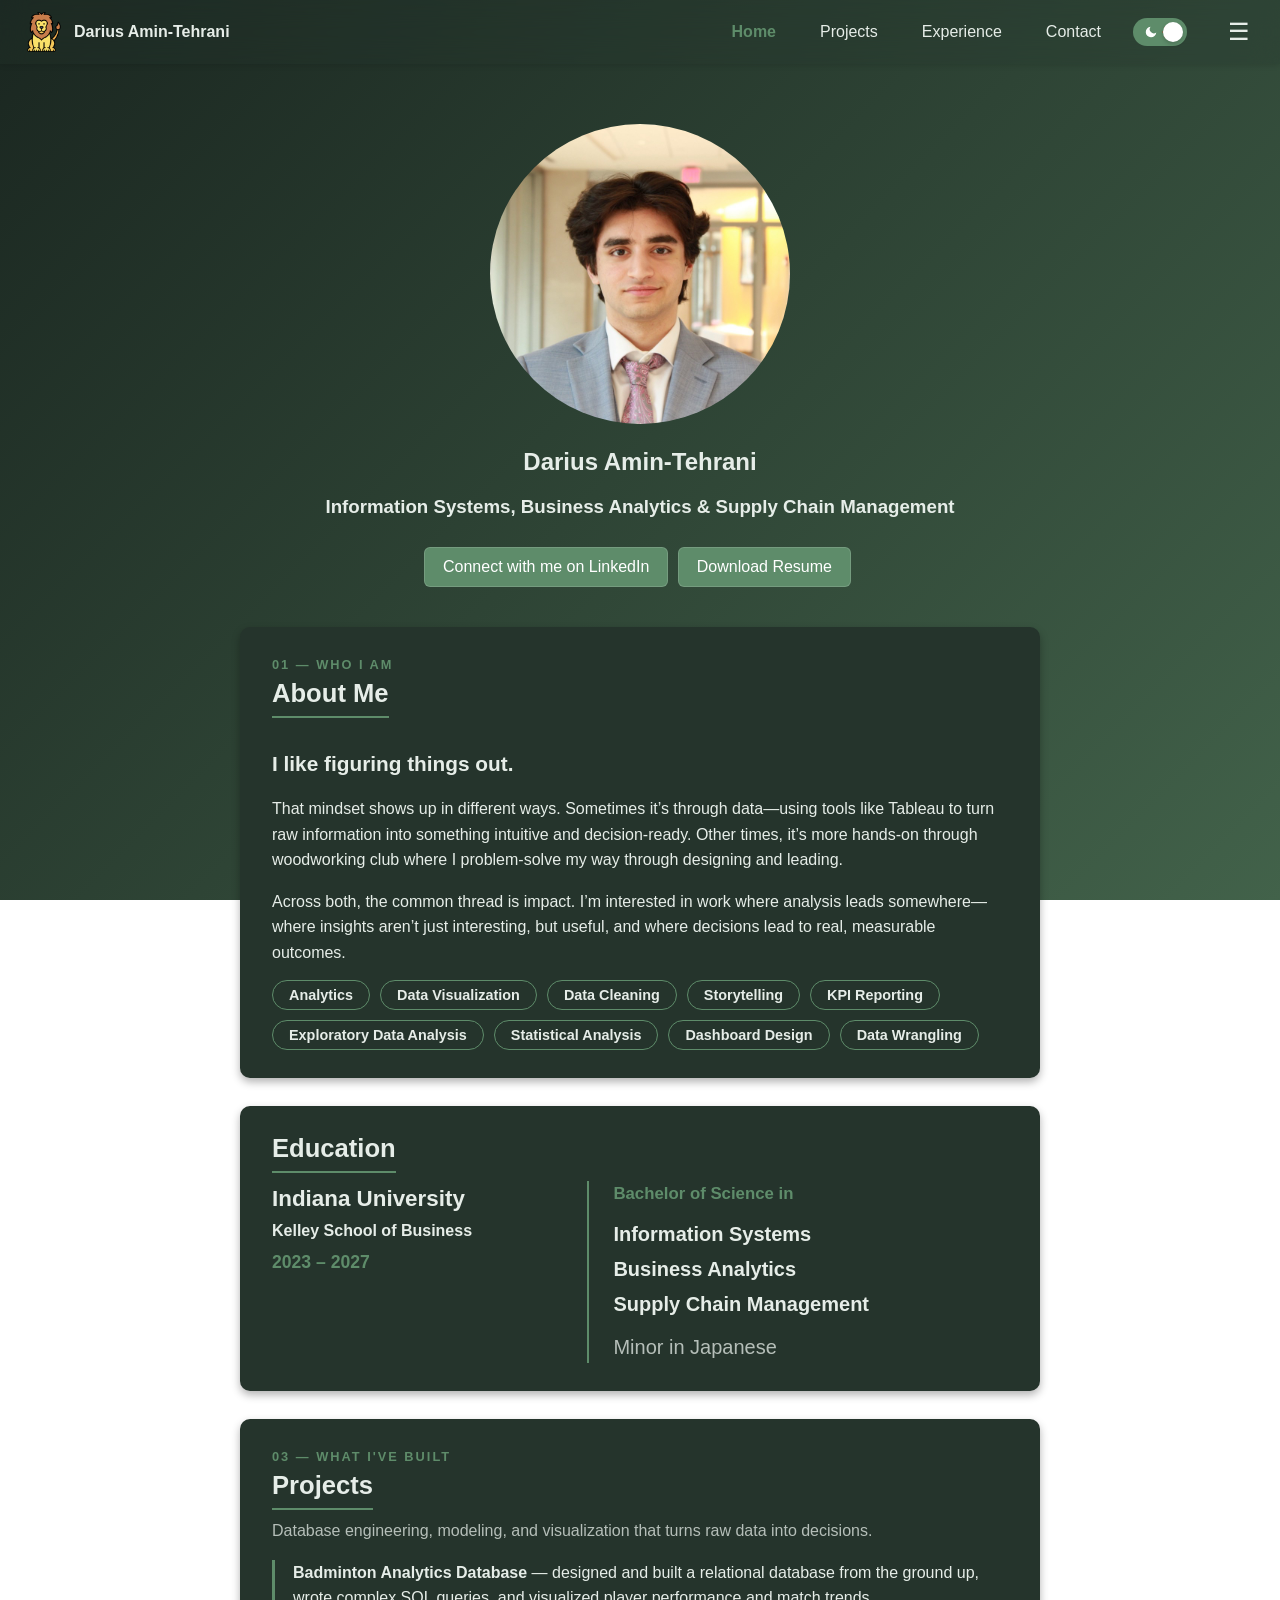
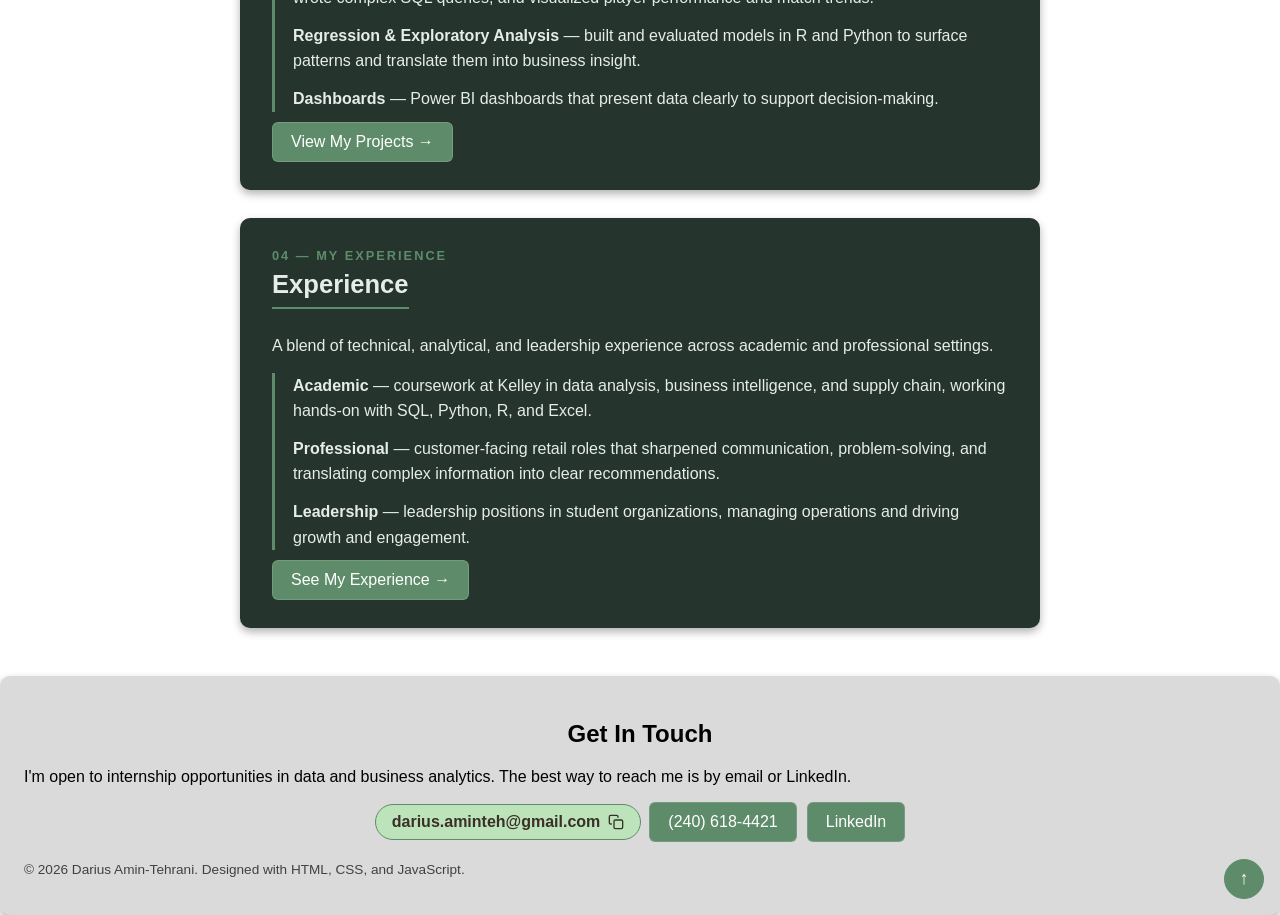
==== index.html @ 04487a0a "Add files via upload" ====
<!DOCTYPE html>
<html>
<head>
    <title>Darius Amin-Tehrani's Portfolio</title>
    <link rel="stylesheet" href="style.css">
</head>



<body>




    <header class="top-bar">


        <div class="logo">
            <img src="portfolio-pictures/lion.png" width="40" height="40" alt="Lion logo">
            <span>Darius Amin-Tehrani</span>
        </div>


        <nav class="page-links">
            <a href="index.html">Home</a>
            <a href="projects.html">Projects</a>
            <a href="experience.html">Experience</a>
            <a href="#contact">Contact</a>
        </nav>


        <label class="theme-switch" for="theme-checkbox">
            <input type="checkbox" id="theme-checkbox" checked>
            <div class="slider round">
                  <!-- moon now FIRST (left side) -->
                 <svg class="moon-icon" xmlns="http://www.w3.org/2000/svg" width="14" height="14" viewBox="0 0 24 24" fill="currentColor" stroke="none"><path d="M21 12.79A9 9 0 1 1 11.21 3 7 7 0 0 0 21 12.79z"></path></svg>

                <!-- sun now SECOND (right side) -->
                <svg class="sun-icon" xmlns="http://www.w3.org/2000/svg" width="14" height="14" viewBox="0 0 24 24" fill="none" stroke="currentColor" stroke-width="2" stroke-linecap="round" stroke-linejoin="round"><circle cx="12" cy="12" r="5"></circle><line x1="12" y1="1" x2="12" y2="3"></line><line x1="12" y1="21" x2="12" y2="23"></line><line x1="4.22" y1="4.22" x2="5.64" y2="5.64"></line><line x1="18.36" y1="18.36" x2="19.78" y2="19.78"></line><line x1="1" y1="12" x2="3" y2="12"></line><line x1="21" y1="12" x2="23" y2="12"></line><line x1="4.22" y1="19.78" x2="5.64" y2="18.36"></line><line x1="18.36" y1="5.64" x2="19.78" y2="4.22"></line></svg>
            </div>
        </label>


        <button class="menu-button" onclick="toggleMenu()">☰</button>

    </header>




    <div id="side-menu" class="side-menu">
        <p>Jump To:</p>
        <a href="#about" onclick="toggleMenu()">About Me</a>
        <a href="#education" onclick="toggleMenu()">Education</a>
        <a href="#projects-preview" onclick="toggleMenu()">Projects</a>
        <a href="#experience-preview" onclick="toggleMenu()">Experience</a>
        <a href="#contact" onclick="toggleMenu()">Contact</a>
    </div>



    
    <main>

        <section class="hero">
            <img src="portfolio-pictures/headshot.jpeg" class="headshot" alt="Headshot of Darius Amin-Tehrani">
            <h1>Darius Amin-Tehrani</h1>
            <h3>Information Systems, Business Analytics &amp; Supply Chain Management</h3>
            <a href="https://www.linkedin.com/in/darius-amin-tehrani/" target="_blank" class="button">Connect with me on LinkedIn</a>
            <a href="portfolioDownloadables/tempResume.pdf" target="_blank" class="button">Download Resume</a>
        </section>

        <section id="about" class="card">
            <p class="kicker">01 — Who I Am</p>
            <h2>About Me</h2>
            <p class="hook">I like figuring things out.</p>
            <p>That mindset shows up in different ways. Sometimes it’s through data—using tools like Tableau to turn raw information into something intuitive and decision-ready. Other times, it’s more hands-on through woodworking club where I problem-solve my way through designing and leading.</p>
            <p>Across both, the common thread is impact. I’m interested in work where analysis leads somewhere—where insights aren’t just interesting, but useful, and where decisions lead to real, measurable outcomes.</p>
            <div class="skills">
                <span>Analytics</span>
                <span>Data Visualization</span>
                <span>Data Cleaning</span>
                <span>Storytelling</span>
                <span>KPI Reporting</span>
                <span>Exploratory Data Analysis</span>
                <span>Statistical Analysis</span>
                <span>Dashboard Design</span>
                <span>Data Wrangling</span>
            </div>
        </section>

  <section id="education" class="card">
    <h2>Education</h2>
    <div class="edu-grid">
        <div class="edu-left">
            <p class="edu-school">Indiana University</p>
            <p class="edu-college">Kelley School of Business</p>
            <p class="edu-dates">2023 – 2027</p>
        </div>
       <div class="edu-degree">
            <p class="edu-degree-label">Bachelor of Science in</p>
            <p class="edu-major">Information Systems</p>
            <p class="edu-major">Business Analytics</p>
            <p class="edu-major">Supply Chain Management</p>
            <p class="edu-minor">Minor in Japanese</p>
        </div>
    </div>
</section>


        <section id="projects-preview" class="card">
            <p class="kicker">03 — What I've Built</p>
            <h2>Projects</h2>
            <p class="lead">Database engineering, modeling, and visualization that turns raw data into decisions.</p>
            <ul class="preview-list">
                <li><strong>Badminton Analytics Database</strong> — designed and built a relational database from the ground up, wrote complex SQL queries, and visualized player performance and match trends.</li>
                <li><strong>Regression &amp; Exploratory Analysis</strong> — built and evaluated models in R and Python to surface patterns and translate them into business insight.</li>
                <li><strong>Dashboards</strong> — Power BI dashboards that present data clearly to support decision-making.</li>
            </ul>
            <a href="projects.html" class="button">View My Projects →</a>
        </section>

        <section id="experience-preview" class="card">
            <p class="kicker">04 — My Experience</p>
            <h2>Experience</h2>
            <p>A blend of technical, analytical, and leadership experience across academic and professional settings.</p>
<ul class="preview-list">
    <li><strong>Academic</strong> — coursework at Kelley in data analysis, business intelligence, and supply chain, working hands-on with SQL, Python, R, and Excel.</li>
    <li><strong>Professional</strong> — customer-facing retail roles that sharpened communication, problem-solving, and translating complex information into clear recommendations.</li>
    <li><strong>Leadership</strong> — leadership positions in student organizations, managing operations and driving growth and engagement.</li>
</ul>
    <a href="experience.html" class="button">See My Experience →</a>
        </section>


    </main>

    <script>
    // Hamburger menu toggle
    function toggleMenu() {
        document.getElementById("side-menu").classList.toggle("open");
    }

    const themeCheckbox = document.getElementById('theme-checkbox');
    const body = document.body;

    // On load: read the saved choice. Default to dark if nothing saved yet.
    const savedTheme = localStorage.getItem('theme') || 'dark';
    if (savedTheme === 'dark') {
        body.classList.add('dark-mode');
        themeCheckbox.checked = true;
    } else {
        body.classList.remove('dark-mode');
        themeCheckbox.checked = false;
    }

    // When toggled: apply the theme AND save the choice for other pages
    themeCheckbox.addEventListener('change', () => {
        if (themeCheckbox.checked) {
            body.classList.add('dark-mode');
            localStorage.setItem('theme', 'dark');
        } else {
            body.classList.remove('dark-mode');
            localStorage.setItem('theme', 'light');
        }
    });


    // ===== AUTOMATIC NAVIGATION HIGHLIGHTER =====
    document.addEventListener("DOMContentLoaded", () => {
    // 1. Get the current page filename from the URL (e.g., "projects.html")
    let currentPage = window.location.pathname.split('/').pop();
    
    // 2. If the URL is just the root (like www.yoursite.com/ with no filename), default to index.html
    if (currentPage === "") {
        currentPage = "index.html";
    }

    // 3. Grab every single link inside both the top bar and the side menu
    const navLinks = document.querySelectorAll('.page-links a, .side-menu a');

    // 4. Loop through each link
    navLinks.forEach(link => {
        // Look at the 'href' attribute (e.g., "projects.html")
        const linkTarget = link.getAttribute('href');

        // If the link matches the current page, turn on the active highlight!
        if (linkTarget === currentPage) {
            link.classList.add('active');
        }
    });
});
</script>

            <section id="contact" class="contactCard">
                <h2>Get In Touch</h2>
                <p>I'm open to internship opportunities in data and business analytics. The best way to reach me is by email or LinkedIn.</p>
                <div class="motherContact">
                    <button class="copy-email" onclick="copyEmail(this)" data-email="darius.aminteh@gmail.com">
                        <svg class="copy-icon" viewBox="0 0 24 24" width="16" height="16" fill="none" 
                            stroke="currentColor" stroke-width="2" stroke-linecap="round" stroke-linejoin="round">
                            <rect x="9" y="9" width="13" height="13" rx="2" ry="2"></rect>
                            <path d="M5 15H4a2 2 0 0 1-2-2V4a2 2 0 0 1 2-2h9a2 2 0 0 1 2 2v1"></path>
                        </svg>
                        <span class="copy-label">darius.aminteh@gmail.com</span>
                    </button>
                    
                    <div class = "contactInfo">
                        <a href="tel:+12406184421" class="button" >(240) 618-4421</a>
                        <a href="https://www.linkedin.com/in/darius-amin-tehrani/" target="_blank" class="button">LinkedIn</a>
                    </div> 
                </div>
                <button class="scroll-top" onclick="window.scrollTo({ top: 0, behavior: 'smooth' })" aria-label="Scroll to top">↑</button>
                <p class="footer-credit">© 2026 Darius Amin-Tehrani. Designed with HTML, CSS, and JavaScript.</p>
                <script>
                function copyEmail(btn) {
                    const email = btn.dataset.email;
                    navigator.clipboard.writeText(email).then(() => {
                    const label = btn.querySelector('.copy-label');
                    const icon = btn.querySelector('.copy-icon');
                    const originalLabel = label.textContent;
                    const originalIcon = icon.innerHTML;

                    // Swap to checkmark + "Copied!"
                    label.textContent = 'Copied!';
                    icon.innerHTML = '<polyline points="20 6 9 17 4 12"></polyline>';
                    btn.classList.add('copied');

                    setTimeout(() => {
                        label.textContent = originalLabel;
                        icon.innerHTML = originalIcon;
                        btn.classList.remove('copied');
                    }, 1500);
                    });
                }
                </script>
        </section>


</body>
</html>
---- style.css ----
/* ===== THEME COLORS — defined once, reused everywhere ===== */
/* ===== THEME COLORS ===== */
:root {
    --bg: #f4e0c4;        /* light mode: very light warm brown */
    --surface: #f7f1e6;   /* slightly lighter cards/header */
    --text: #3a3027;      /* dark brown text */
    --accent: #8a6d4b;    /* warm brown buttons */
    --track: #f4e1bc;     /* slider track in light mode */
    --accent-hover: #732614;
    --copy-bg: #efe2d0;   /* light mode: super light brown */
    --contact-text: #ffffff;
    --contact-bg: #4f2700;
    --glass-bg: rgba(247, 241, 230, 0.25);
    --glass-border: rgba(255, 255, 255, 0.5);
    --glass-blur: 14px;
    --gradient-end: #ddbc87;   /* lighter than --accent */
}

body.dark-mode {
    --bg: #1a2620;        /* dark mode: soft dark green */
    --surface: #25342c;   /* slightly lighter green cards/header */
    --text: #e6ede8;      /* soft off-white text */
    --accent: #5e8c6a;    /* muted green accent */
    --accent-hover: #0c3205;
    --track: #3a4a40;     /* slider track in dark mode */
    --copy-bg: #bde3bb;   /* dark mode: white */
    --contact-bg: #dadada;
    --contact-text: #000000;
    --glass-bg: rgba(37, 52, 44, 0.25);     /* dark green tint */
    --glass-border: rgba(255, 255, 255, 0.14);
    --gradient-end: #42624a;   /* same as dark --accent, keeps current dark gradient */
}

/* ===== BASE ===== */
html {
    scroll-behavior: smooth;
}

body {
    font-family: Arial, sans-serif;
    margin: 0;
    min-height: 100vh;
    display: flex;
    flex-direction: column;
    background: linear-gradient(135deg, var(--bg), var(--gradient-end));
    background-attachment: fixed;
    color: var(--text);
    transition: background-color 0.3s, color 0.3s;
}

/* ===== TOP HEADER ===== */
.top-bar {
    display: flex;
    align-items: center;
    gap: 20px;
    background-color: var(--glass-bg);
    backdrop-filter: blur(var(--glass-blur));
    -webkit-backdrop-filter: blur(var(--glass-blur));
    padding: 12px 24px;
    position: sticky;
    top: 0;
    z-index: 10;
    box-shadow: 0 2px 5px rgba(0, 0, 0, 0.1);
    transition: background-color 0.3s;
}

.logo {
    display: flex;
    align-items: center;
    gap: 10px;
    font-weight: bold;
}

.page-links {
    margin-left: auto;
    display: flex;
    gap: 20px;
}

.page-links a {
    text-decoration: none;
    color: var(--text);
}

.menu-button {
    font-size: 24px;
    background: none;
    border: none;
    cursor: pointer;
    color: var(--text);   /* so the ☰ is visible in dark mode */
}

/* ===== SIDE MENU ===== */
.side-menu {
    display: none;
    position: fixed;
    top: 64px;
    right: 0;
    z-index: 9;
    background-color: var(--surface);
    padding: 20px;
    box-shadow: 2px 2px 5px rgba(0, 0, 0, 0.1);
    flex-direction: column;
    gap: 12px;
}

.side-menu.open {
    display: flex;
}

.side-menu a {
    text-decoration: none;
    color: var(--text);
}

/* ===== MAIN CONTENT ===== */
main {
    max-width: 800px;
    margin: auto;
    padding: 20px;
}

.hero {
    text-align: center;
    padding: 40px 0;
}

.skills {
    display: flex;
    flex-wrap: wrap;
    gap: 10px;
    margin-top: 12px;
}

.skills span {
    background-color: var(--surface);
    color: var(--text);
    border: 1px solid var(--accent);
    padding: 6px 16px;
    border-radius: 999px;
    font-weight: bold;
    font-size: 0.9rem;
}



.headshot {
    width: 300px;
    height: 300px;
    border-radius: 50%;
    object-fit: cover;
}

.card {
    background-color: var(--surface);
    padding: 28px 32px;     /* was 24px */
    margin-bottom: 28px;    /* was 20px */
    border-radius: 10px;
    box-shadow: 0 4px 8px rgba(0, 0, 0, 0.3);
    transition: background-color 0.3s;
    max-width: 1000px;
    
}

/* ===== BUTTONS ===== */
.button {
    display: inline-block;
    background-color: var(--glass-bg);
    border: 1px solid var(--glass-border);
    backdrop-filter: blur(var(--glass-blur));
    -webkit-backdrop-filter: blur(var(--glass-blur));
    color: #ffffff;
    padding: 10px 18px;
    border-radius: 6px;
    text-decoration: none;
    margin: 10px 5px 0 0;
}

/* ===== THEME SLIDER BUTTON ===== */
.theme-switch {
    position: relative;
    display: inline-block;
    width: 54px;
    height: 28px;
    margin-right: 15px;
}

.theme-switch input {
    opacity: 0;
    width: 0;
    height: 0;
}

.slider {
    position: absolute;
    cursor: pointer;
    top: 0; left: 0; right: 0; bottom: 0;
    background-color: var(--track);
    transition: 0.4s;
    display: flex;
    align-items: center;
    justify-content: center;
    padding: 0 5px;
}

.slider.round {
    border-radius: 28px;
}

.slider::before {
    position: absolute;
    content: "";
    height: 20px;
    width: 20px;
    left: 4px;
    bottom: 4px;
    background-color: #ffffff;
    transition: 0.4s;
    border-radius: 50%;
    z-index: 2;
    box-shadow: 0 2px 4px rgba(0, 0, 0, 0.2);
}

input:checked + .slider {
    background-color: var(--accent);
}

input:checked + .slider::before {
    transform: translateX(26px);
}

.sun-icon, .moon-icon {
    z-index: 1;
}

.sun-icon {
    color: #a6472d;
    right: 0;
    margin-left: 2px;
}

.moon-icon {
    color: #ffffff;
    margin-right: 2px;
}


section {
    scroll-margin-top: 80px;
}

.button:hover {
    background-color: var(--accent-hover);
}

.button {
    /* ... other button styles ... */
    background-color: var(--accent);
    
    /* This is the magic line! */
    transition: background-color 0.2s ease;
}

/* ===== NAVIGATION LINKS (Top Bar & Side Menu) ===== */
.page-links a, .side-menu a {
    text-decoration: none;
    color: var(--text-main);
    font-weight: 500;
    /* NEW: Adds invisible space around the text so the highlight forms a nice pill shape */
    padding: 6px 12px; 
    border-radius: 6px;
    transition: background-color 0.2s ease, color 0.2s ease;
}

/* NEW: The Hover Highlight Effect */
.page-links a:hover, .side-menu a:hover {
    background-color: var(--nav-highlight);
    color: var(--accent);
}

/* NEW: The Active (Currently Selected) State */
.page-links a.active, .side-menu a.active {
    background-color: var(--nav-highlight);
    color: var(--accent);
    font-weight: bold; /* Makes the current page feel grounded */
}

.copy-email {
    display: inline-flex;
    flex-direction: row-reverse;   /* icon on the right */
    align-items: center;
    gap: 8px;
    padding: 8px 16px;
    font: inherit;
    font-weight: bold;
    color: #3a3027;                /* dark brown text — see note below */
    background-color: var(--copy-bg);
    border: 1px solid var(--accent);
    border-radius: 999px;
    cursor: pointer;
    transition: background-color 0.2s ease, color 0.2s ease;
}

.copy-email:hover,
.copy-email.copied {
    background-color: var(--accent);
    color: #ffffff;
}

.title{
    font-size: large;
    padding: 100;
}

.contactInfo{
    display: flex;
    flex-wrap: wrap;
    gap: 10px;

    margin: 0;
}

.contactInfo span {
    background-color: var(--accent);
    color: var(--text);
    border: 1px solid var(--accent);
    padding: 6px 16px;
    border-radius: 999px;
    font-weight: bold;
    font-size: 0.9rem;
    margin: 0;
}

.motherContact{
    display: flex;
    gap: 8px;
    align-items: center;
    margin: 0;
    justify-content: center
}

.contactInfo .button {
    margin: 0;
}


.contactCard {
    padding: 24px;
    
    border-radius: 10px;
    box-shadow: 0 4px 8px rgba(0, 0, 0, 0.3);
    transition: background-color 0.3s;  
    background-color: var(--contact-bg);
    color: var(--contact-text);
    position: relative;
}

.contactCard h2 {
    text-align: center;
    color: var(--contact-text);
}


.site-footer {
    background-color: var(--surface);
    border-top: 2px solid var(--accent);
    padding: 32px 24px;
    margin-top: 40px;
    text-align: center;
}   


.scroll-top {
    position: absolute;
    bottom: 16px;
    right: 16px;
    width: 40px;
    height: 40px;
    border-radius: 50%;
    border: 1px solid var(--accent);
    background-color: var(--accent);
    color: #ffffff;
    font-size: 18px;
    cursor: pointer;
    display: flex;
    align-items: center;
    justify-content: center;
    transition: background-color 0.2s ease;
}

.scroll-top:hover {
    background-color: var(--accent-hover);
}

.footer-credit {
    margin-top: 20px;
    font-size: 0.85rem;
    opacity: 0.7;
}

main p {
    line-height: 1.6;
    margin-bottom: 14px;
}

.preview-list {
    margin: 12px 0 0;
    padding-left: 20px;
    line-height: 1.6;
}

.preview-list li {
    margin-bottom: 10px;
}


.card h2 {
    font-size: 1.6rem;
    margin-top: 0;
    margin-bottom: 8px;
    padding-bottom: 8px;
    border-bottom: 2px solid var(--accent);
    display: inline-block;
}

.card h2 + p {
    margin-top: 1;
}


.hook {
    font-size: 1.3rem;
    font-weight: bold;
}

.kicker {
    font-size: 0.8rem;
    font-weight: bold;
    letter-spacing: 2px;
    text-transform: uppercase;
    color: var(--accent);
    margin: 0 0 4px;
}

.lead {
    color: var(--text);
    opacity: 0.75;
    line-height: 1.6;
    margin: 0 0 16px;
}

.preview-list {
    list-style: none;              /* removes the bullet dots */
    margin: 0;
    padding: 0 0 0 18px;
    border-left: 3px solid var(--accent);   /* the single long bar */
    line-height: 1.6;
}

.preview-list li {
    margin-bottom: 12px;
}

.preview-list li:last-child {
    margin-bottom: 0;
}

.edu-grid {
    display: grid;
    grid-template-columns: 0.75fr 1fr;   /* was 1fr 1fr — narrower left = divider moves left */
    align-items: stretch;
}

.edu-left {
    padding-right: 32px;
}

.edu-school {
    font-size: 1.4rem;
    font-weight: bold;
    margin: 0 0 2px;
}

.edu-college {
    font-weight: bold;
    margin: 0 0 4px;
}

.edu-dates {
    font-size: 1.1rem;      /* same bigger size, kept format */
    font-weight: bold;
    color: var(--accent);
    margin: 0;
}

.edu-degree {
    border-left: 2px solid var(--accent);
    padding-left: 24px;                  /* was 32px */
    display: flex;
    flex-direction: column;
    justify-content: center;
    font-size: 1.25rem;
    line-height: 1.5;
    margin: 0;
}

.edu-degree-label {
    font-size: 1.05rem;        /* smaller than the 1.25rem majors */
    font-weight: bold;
    color: var(--accent);      /* pulls it out as a heading */
    margin: 0 0 10px;          /* extra breathing room before the majors */
}


.edu-major {
    font-weight: bold;
    margin: 0 0 3px;
}

.edu-minor {
    opacity: 0.75;             /* muted so it reads as secondary */
    margin: 8px 0 0;
}


/* on a phone, stack and flip the line to horizontal */
@media (max-width: 640px) {
    .edu-grid {
        grid-template-columns: 1fr;
    }
    .edu-left {
        padding-right: 0;
    }
    .edu-degree {
        border-left: none;
        border-top: 2px solid var(--accent);
        padding-left: 0;
        padding-top: 12px;
        margin-top: 12px;
    }
}

/* Side-by-side text + image inside a card */
.card-body {
    display: flex;
    gap: 28px;
    align-items: stretch;   /* makes the image match the text block's height */
}

.card-text {
    flex: 1;
    min-width: 0;
}

.card-image {
    align-self: stretch;
    width: 160px;            /* keeps the logo small on the right */
    object-fit: contain;     /* logo stays proportional, just smaller */
}

.dates {
    font-size: 0.9rem;
    opacity: 0.7;
    margin: 4px 0 16px;
}

.card-text ul {
    margin: 0 0 16px;
    padding-left: 1.2em;
}
.card-text li {
    margin-bottom: 10px;
    line-height: 1.5;
}

.project-img {
    width: 100%;
    height: auto;
    border-radius: 8px;
    margin: 4px 0 16px;
}
.card-buttons {
    display: flex;
    flex-wrap: wrap;
    gap: 10px;
}
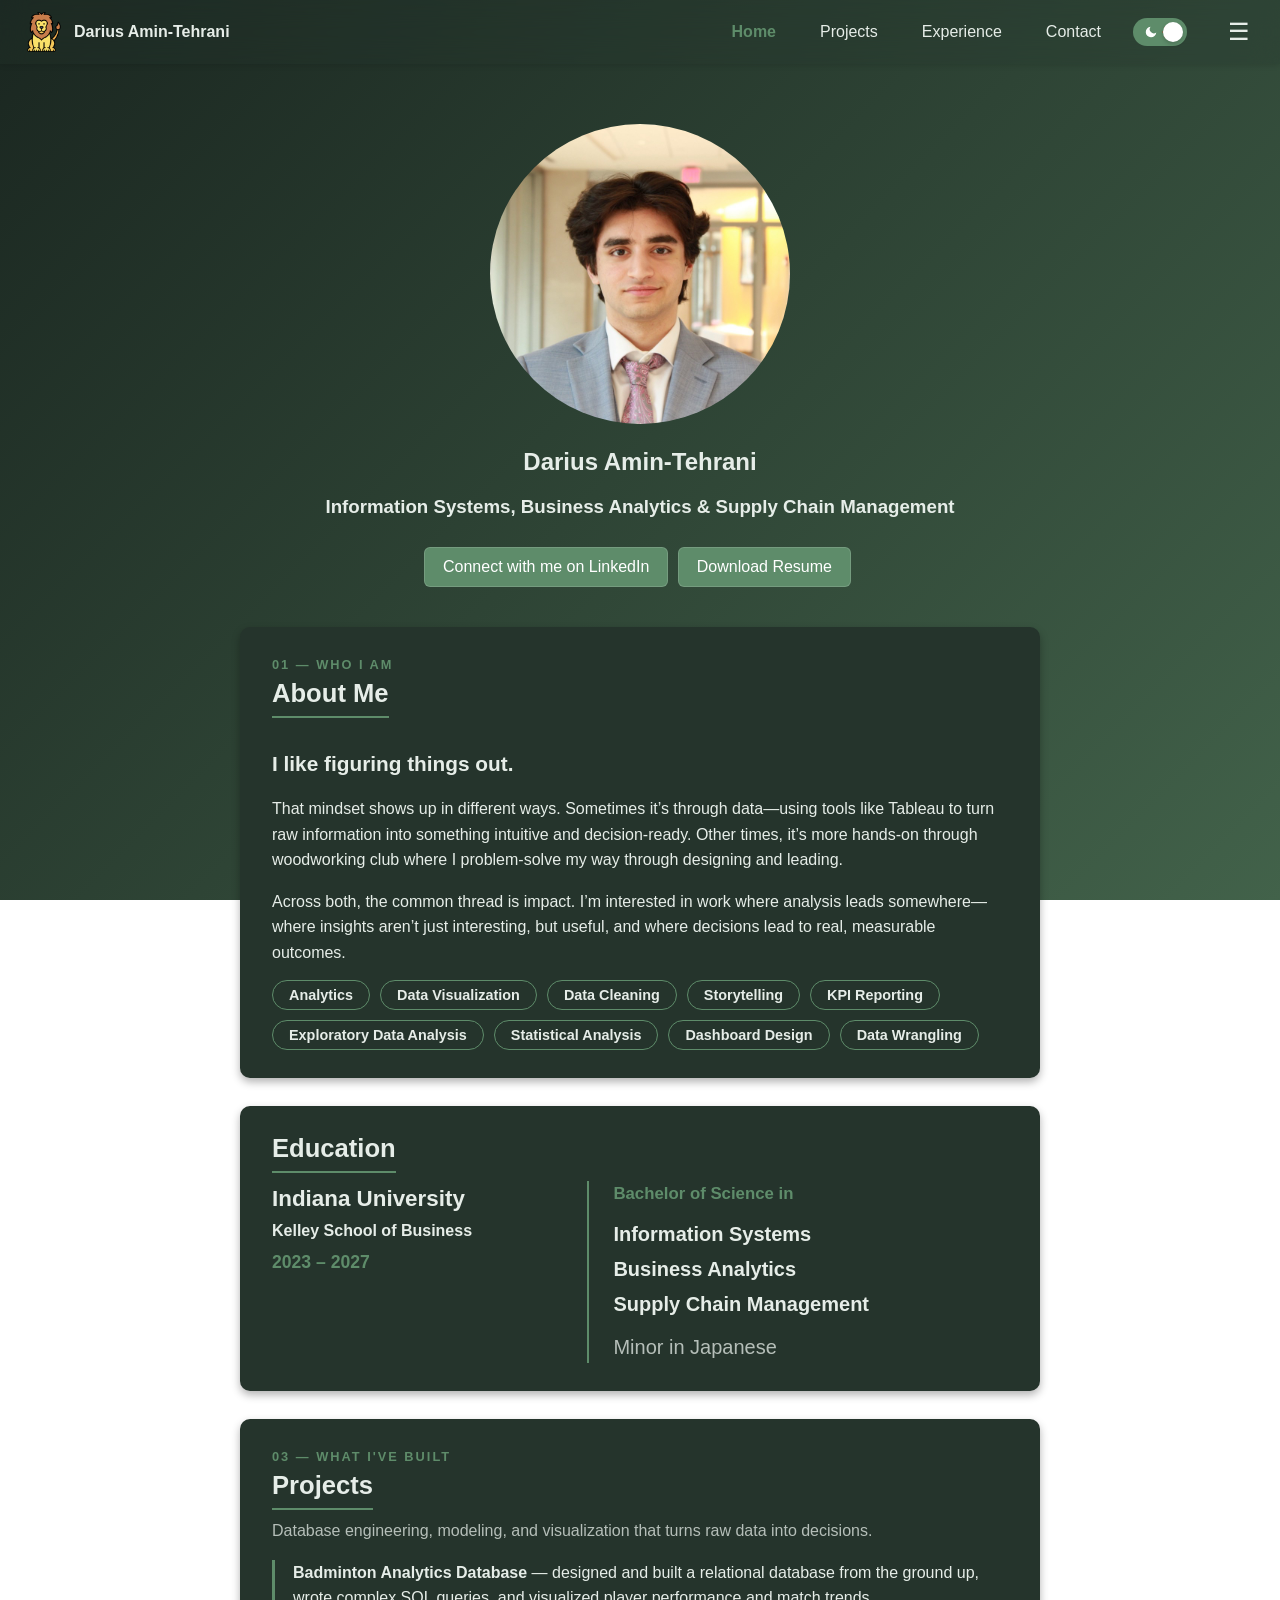
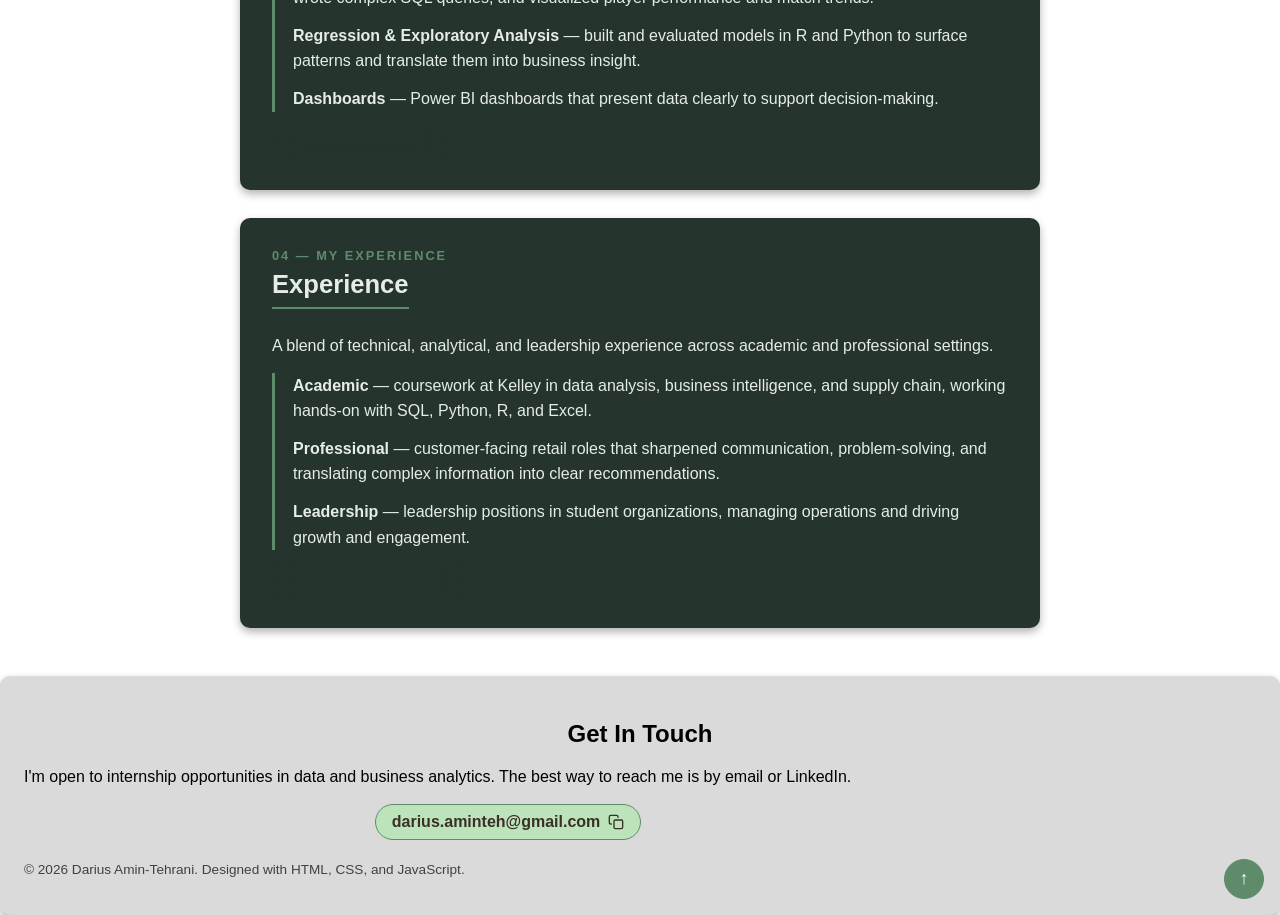
==== commit ce6edc68: "Update index.html" ====
--- a/index.html
+++ b/index.html
@@ -66,8 +66,8 @@
             <img src="portfolio-pictures/headshot.jpeg" class="headshot" alt="Headshot of Darius Amin-Tehrani">
             <h1>Darius Amin-Tehrani</h1>
             <h3>Information Systems, Business Analytics &amp; Supply Chain Management</h3>
-            <a href="https://www.linkedin.com/in/darius-amin-tehrani/" target="_blank" class="button">Connect with me on LinkedIn</a>
-            <a href="portfolioDownloadables/tempResume.pdf" target="_blank" class="button">Download Resume</a>
+            <a href="https://www.linkedin.com/in/darius-at/" target="_blank" class="button">Connect with me on LinkedIn</a>
+            <a href="portfolioDownloadables/DariusAmin-TehraniResume.pdf" target="_blank" class="button">Download Resume</a>
         </section>
 
         <section id="about" class="card">
@@ -238,4 +238,4 @@
 
 
 </body>
-</html>+</html>
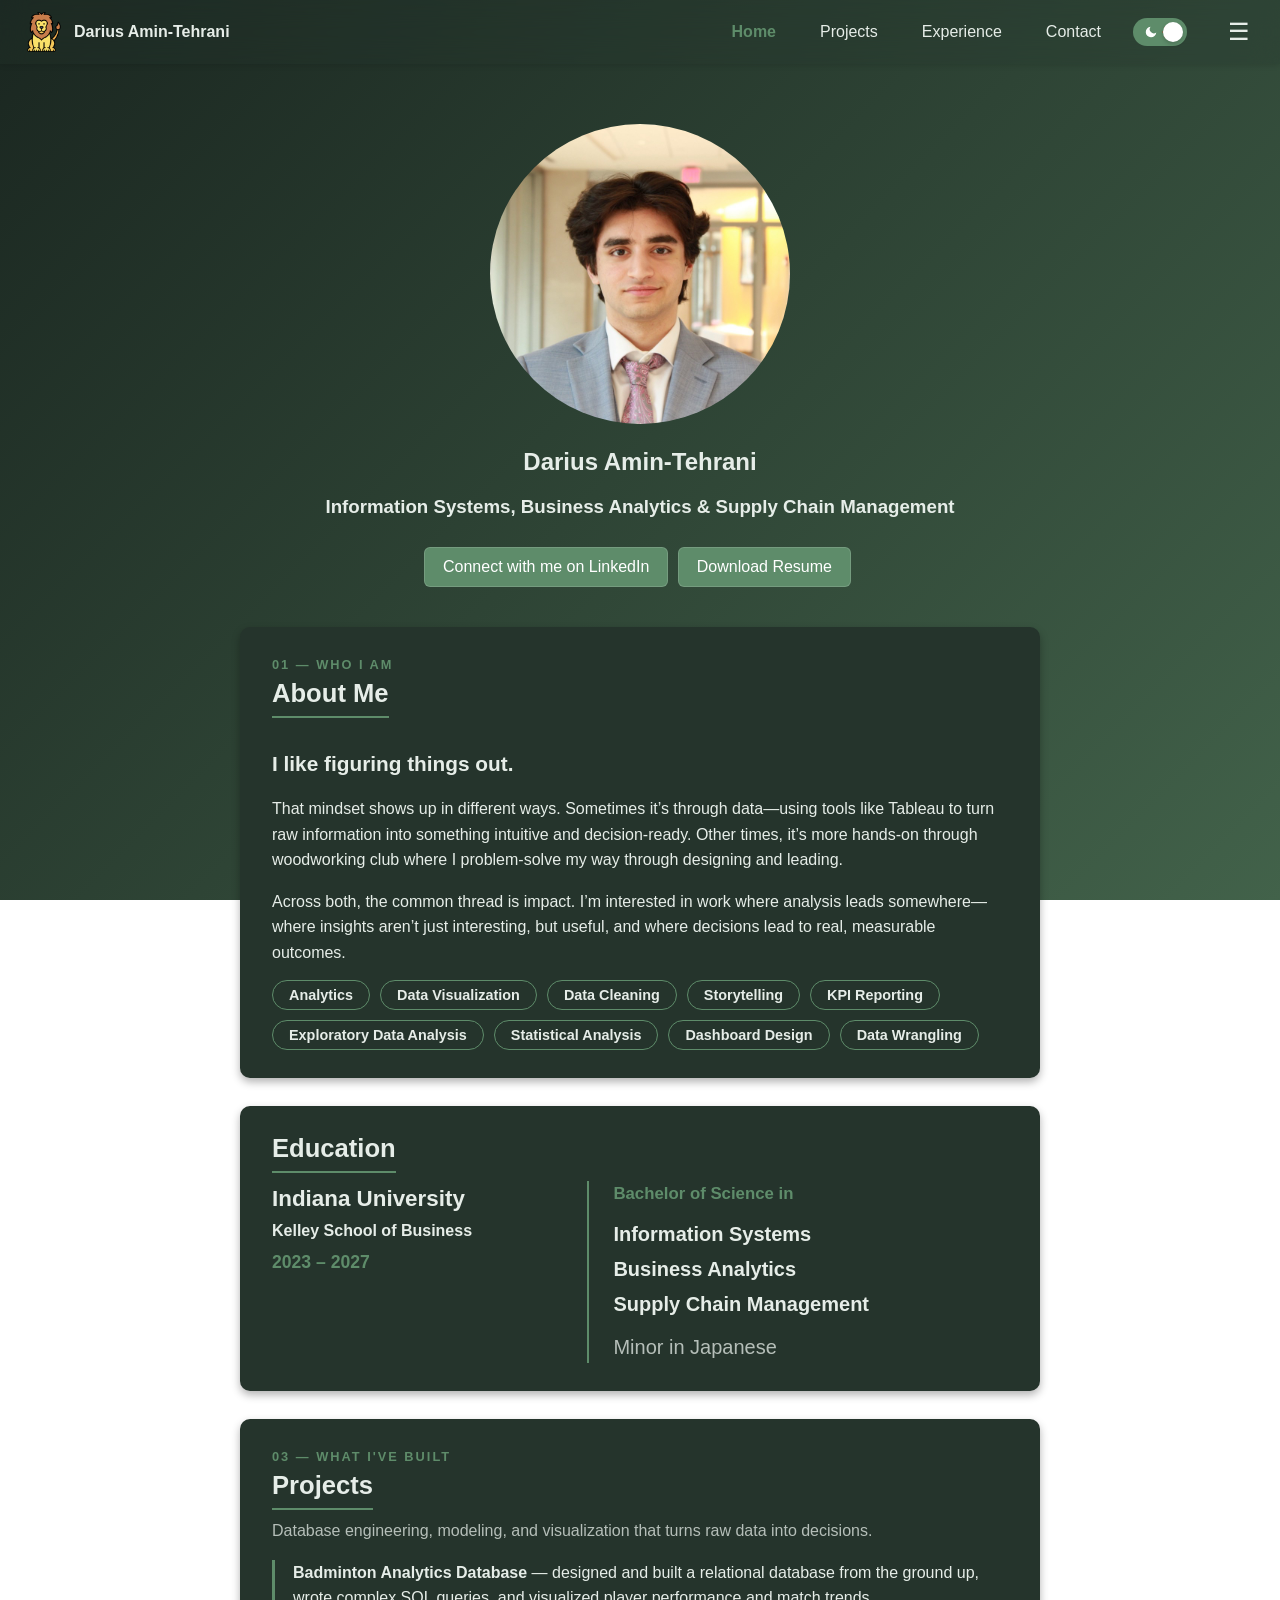
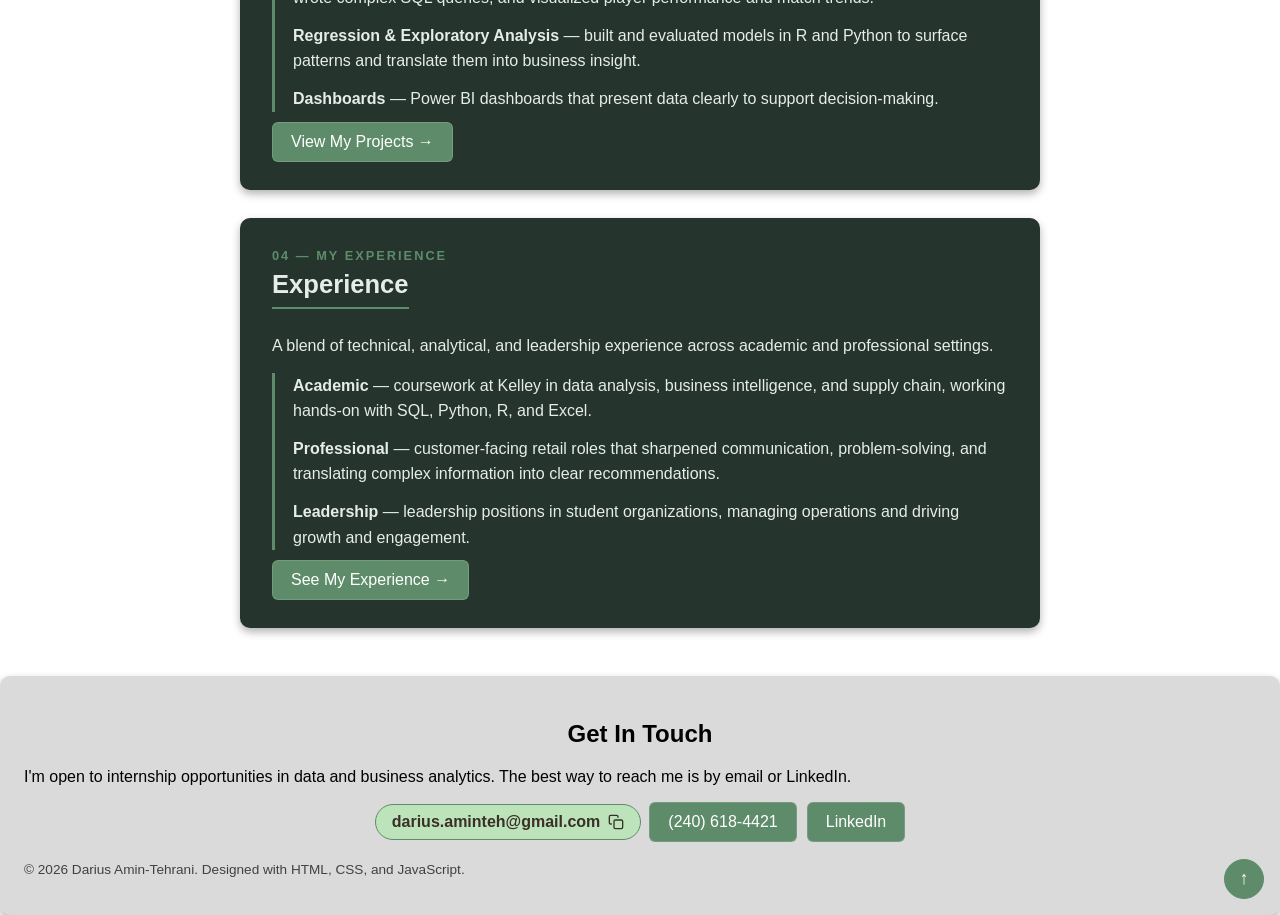
==== commit b3e6d7a2: "Update LinkedIn link in contact info" ====
--- a/index.html
+++ b/index.html
@@ -207,7 +207,7 @@
                     
                     <div class = "contactInfo">
                         <a href="tel:+12406184421" class="button" >(240) 618-4421</a>
-                        <a href="https://www.linkedin.com/in/darius-amin-tehrani/" target="_blank" class="button">LinkedIn</a>
+                        <a href="https://www.linkedin.com/in/darius-at/" target="_blank" class="button">LinkedIn</a>
                     </div> 
                 </div>
                 <button class="scroll-top" onclick="window.scrollTo({ top: 0, behavior: 'smooth' })" aria-label="Scroll to top">↑</button>
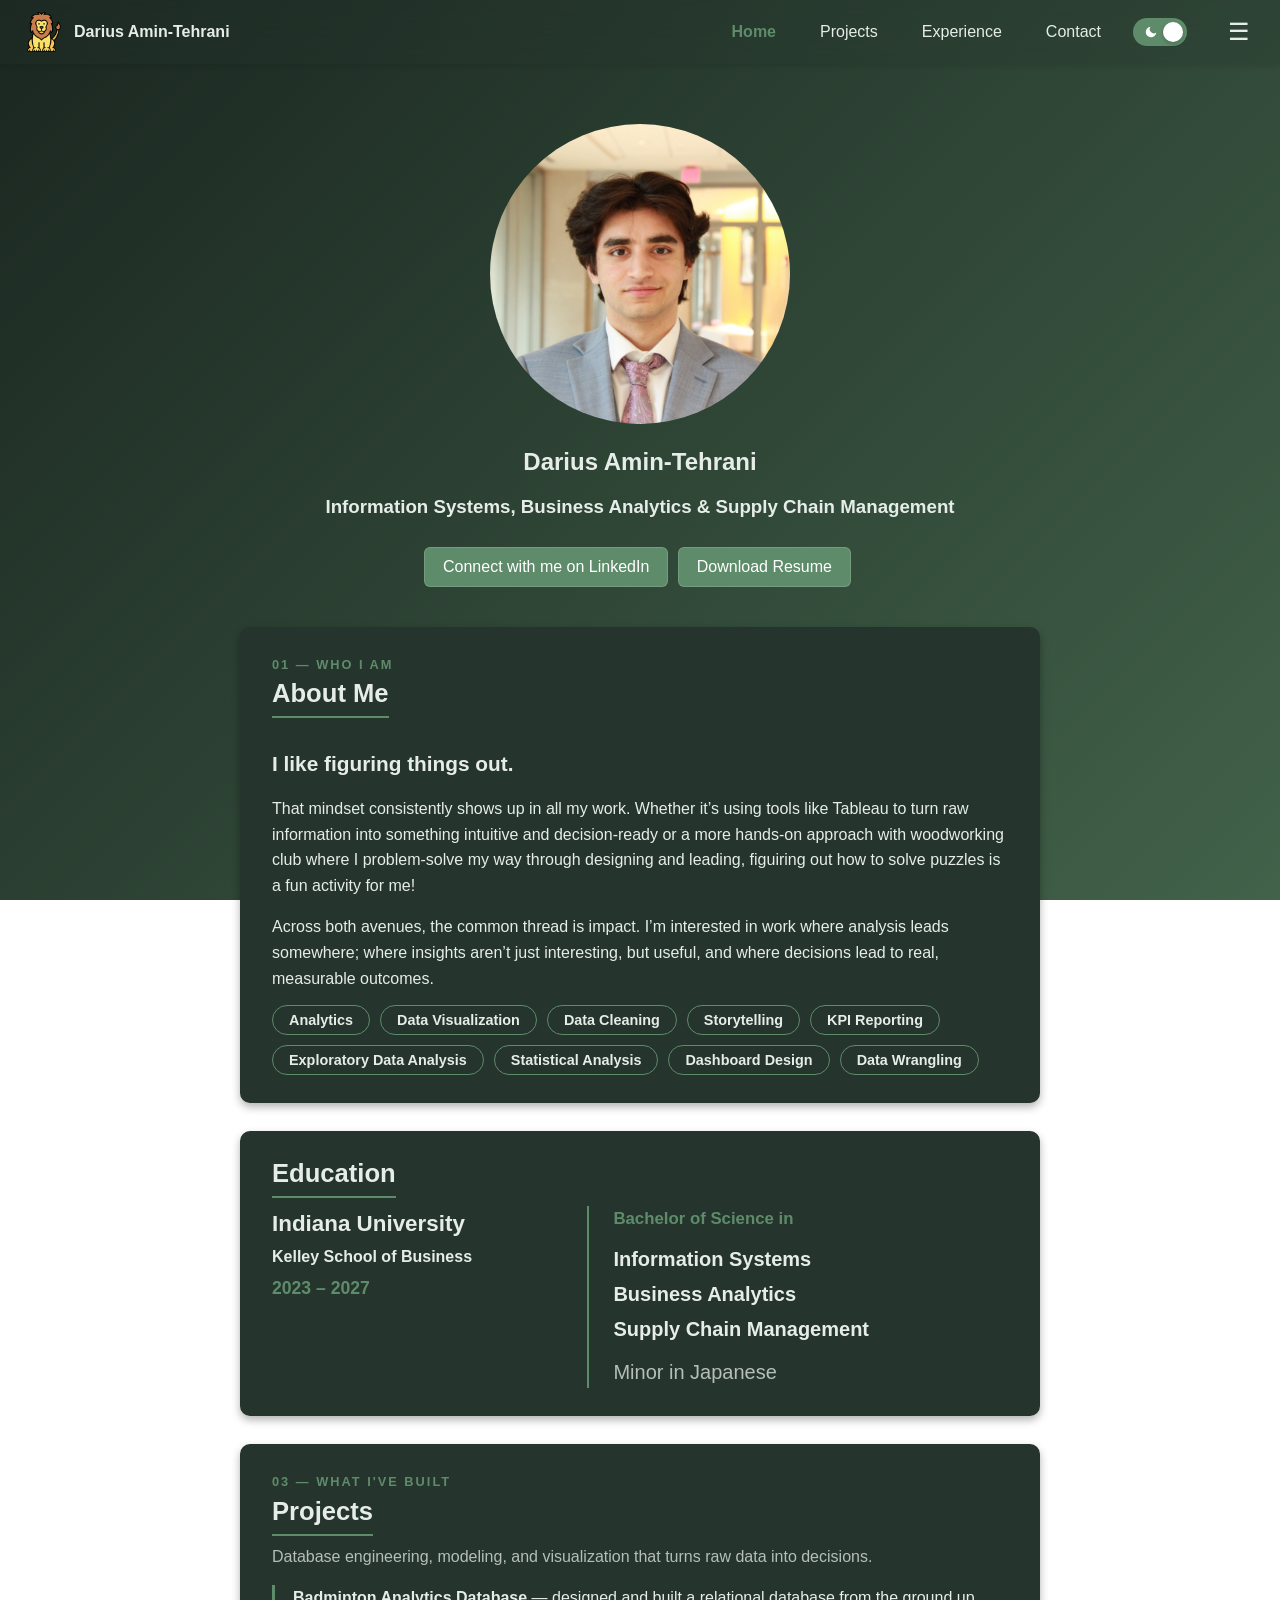
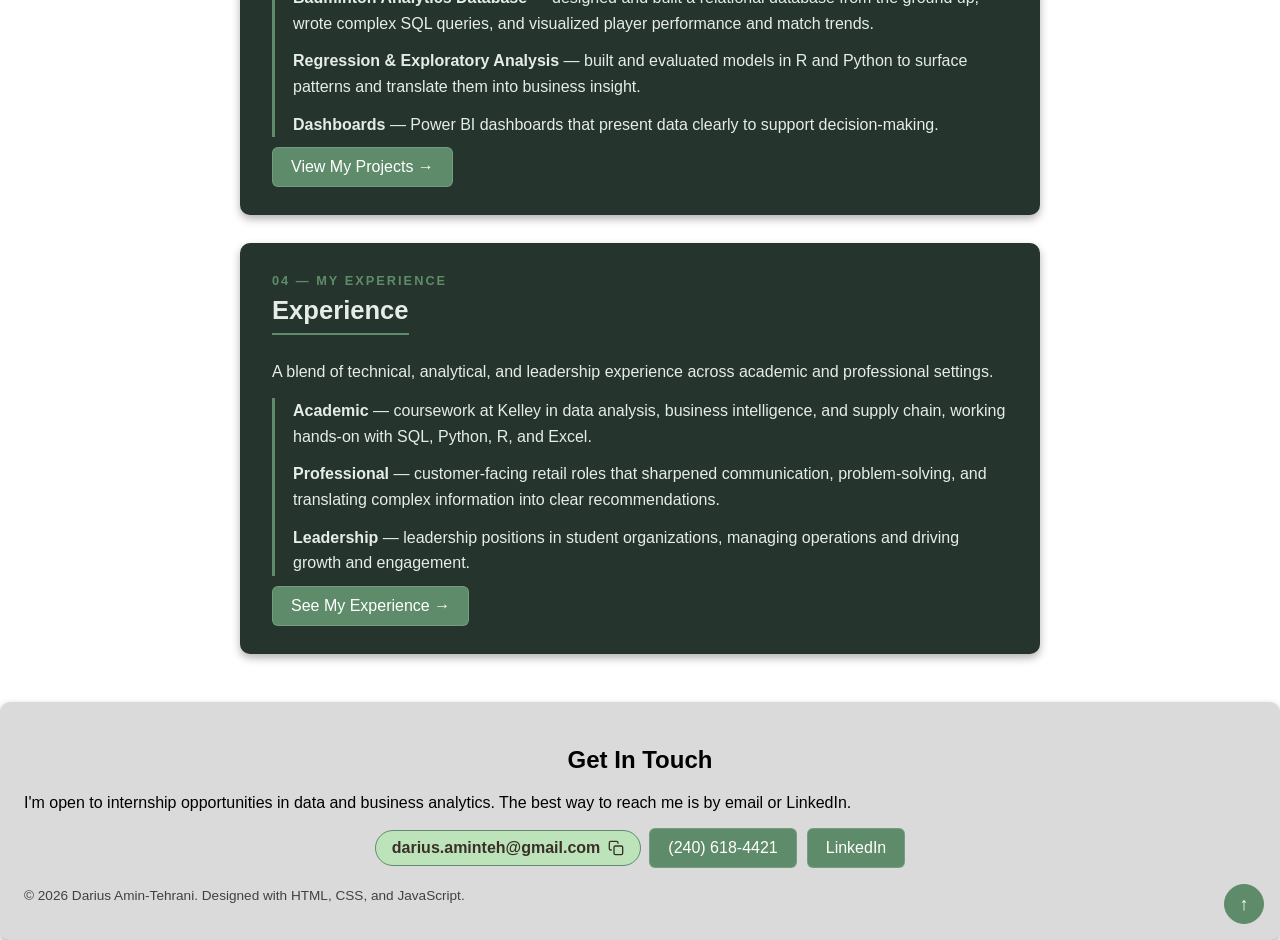
==== commit b870066c: "Update 'About Me' section in index.html Revised the 'About Me' section for clarity and impact." ====
--- a/index.html
+++ b/index.html
@@ -74,8 +74,8 @@
             <p class="kicker">01 — Who I Am</p>
             <h2>About Me</h2>
             <p class="hook">I like figuring things out.</p>
-            <p>That mindset shows up in different ways. Sometimes it’s through data—using tools like Tableau to turn raw information into something intuitive and decision-ready. Other times, it’s more hands-on through woodworking club where I problem-solve my way through designing and leading.</p>
-            <p>Across both, the common thread is impact. I’m interested in work where analysis leads somewhere—where insights aren’t just interesting, but useful, and where decisions lead to real, measurable outcomes.</p>
+            <p>That mindset consistently shows up in all my work. Whether it’s using tools like Tableau to turn raw information into something intuitive and decision-ready or a more hands-on approach with woodworking club where I problem-solve my way through designing and leading, figuiring out how to solve puzzles is a fun activity for me!</p>
+            <p>Across both avenues, the common thread is impact. I’m interested in work where analysis leads somewhere; where insights aren’t just interesting, but useful, and where decisions lead to real, measurable outcomes.</p>
             <div class="skills">
                 <span>Analytics</span>
                 <span>Data Visualization</span>
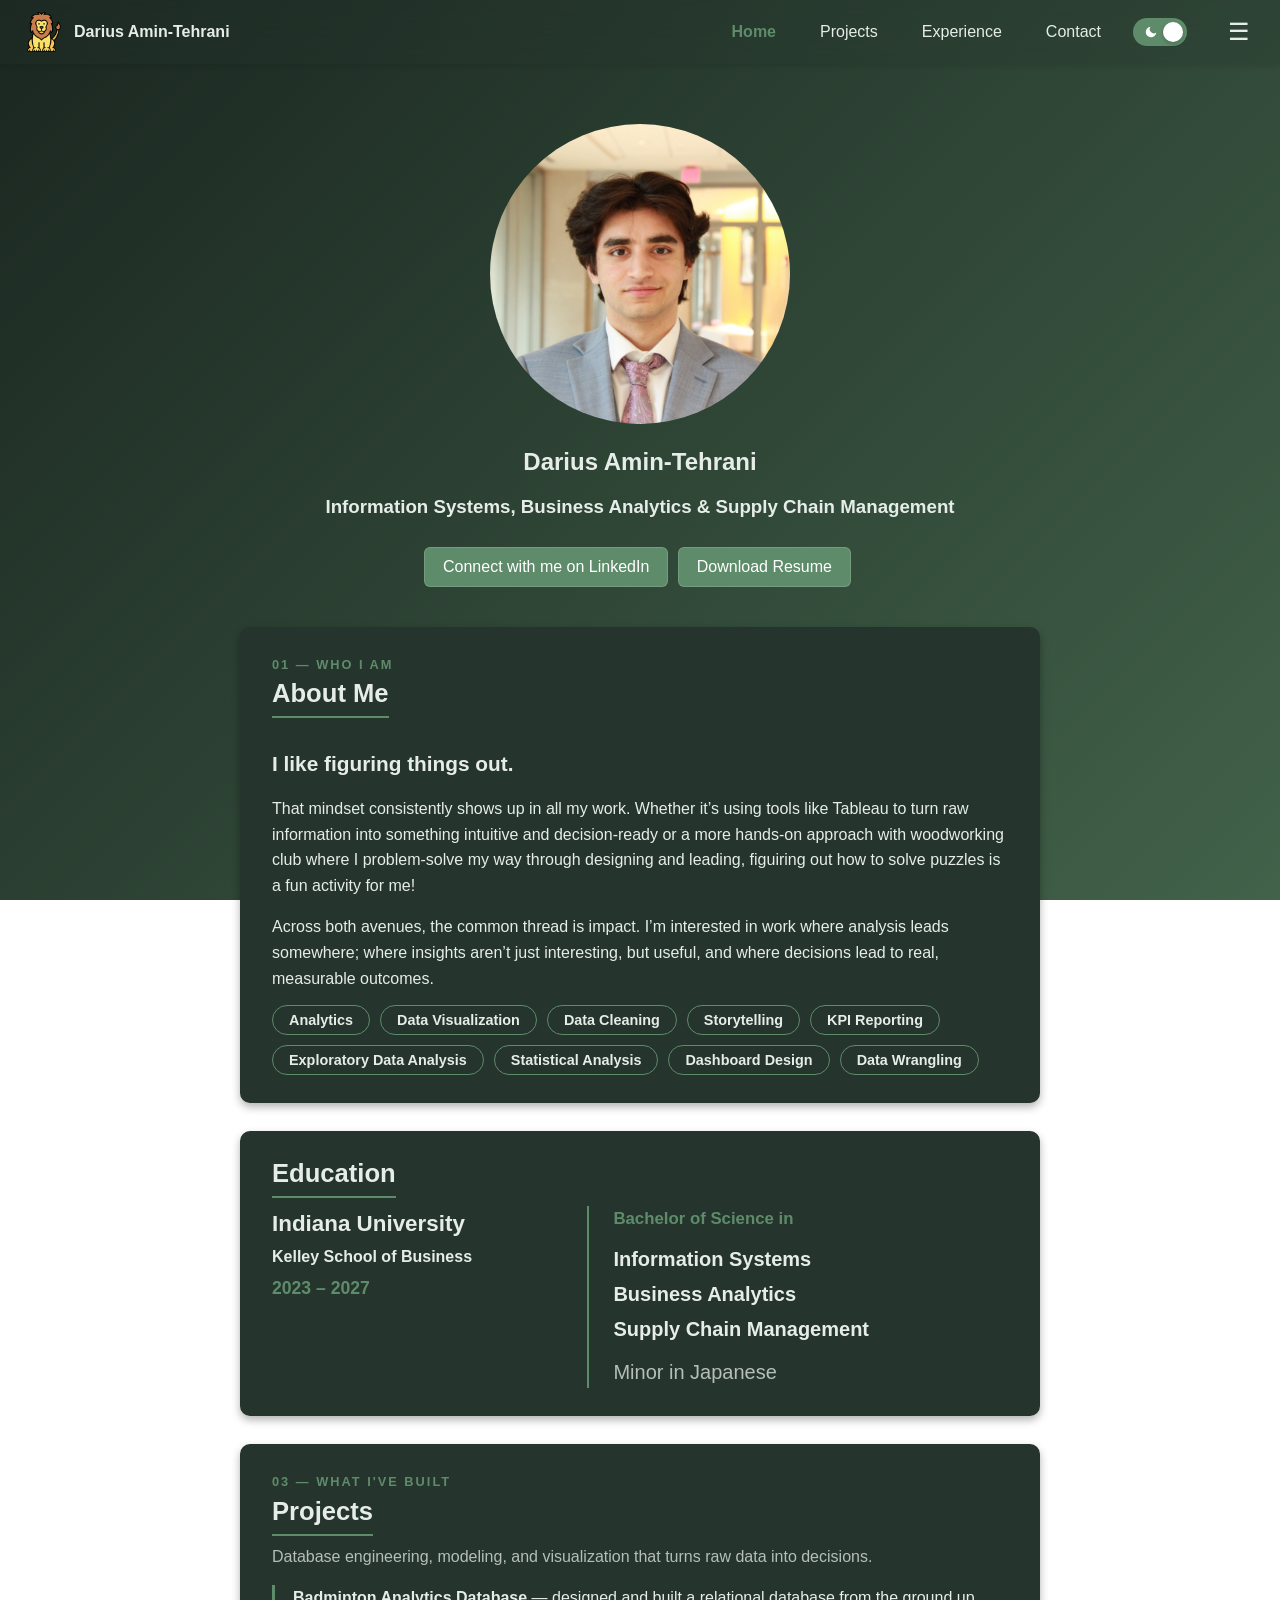
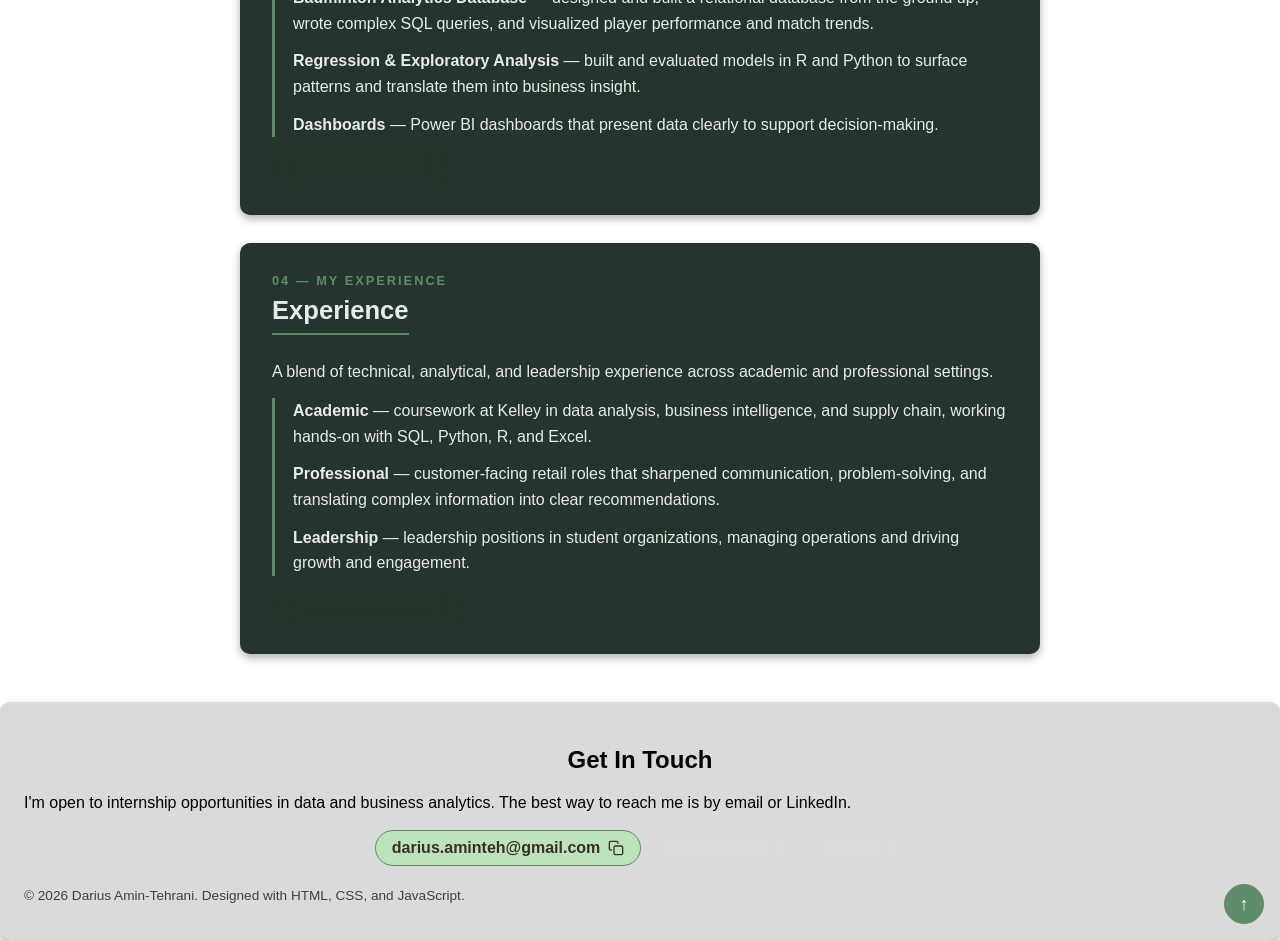
==== commit 11b98879: "Update resume link in index.html" ====
--- a/index.html
+++ b/index.html
@@ -1,6 +1,8 @@
 <!DOCTYPE html>
 <html>
 <head>
+    <link rel="icon" type="image/png" href="portfolio-pictures/favicon_lion.png">
+    <link rel="apple-touch-icon" href="portfolio-pictures/favicon_lion.png">
     <title>Darius Amin-Tehrani's Portfolio</title>
     <link rel="stylesheet" href="style.css">
 </head>
@@ -67,7 +69,7 @@
             <h1>Darius Amin-Tehrani</h1>
             <h3>Information Systems, Business Analytics &amp; Supply Chain Management</h3>
             <a href="https://www.linkedin.com/in/darius-at/" target="_blank" class="button">Connect with me on LinkedIn</a>
-            <a href="portfolioDownloadables/DariusAmin-TehraniResume.pdf" target="_blank" class="button">Download Resume</a>
+            <a href="portfolioDownloadables/Amin-Tehrani,Darius_Resume.pdf" target="_blank" class="button">Download Resume</a>
         </section>
 
         <section id="about" class="card">
